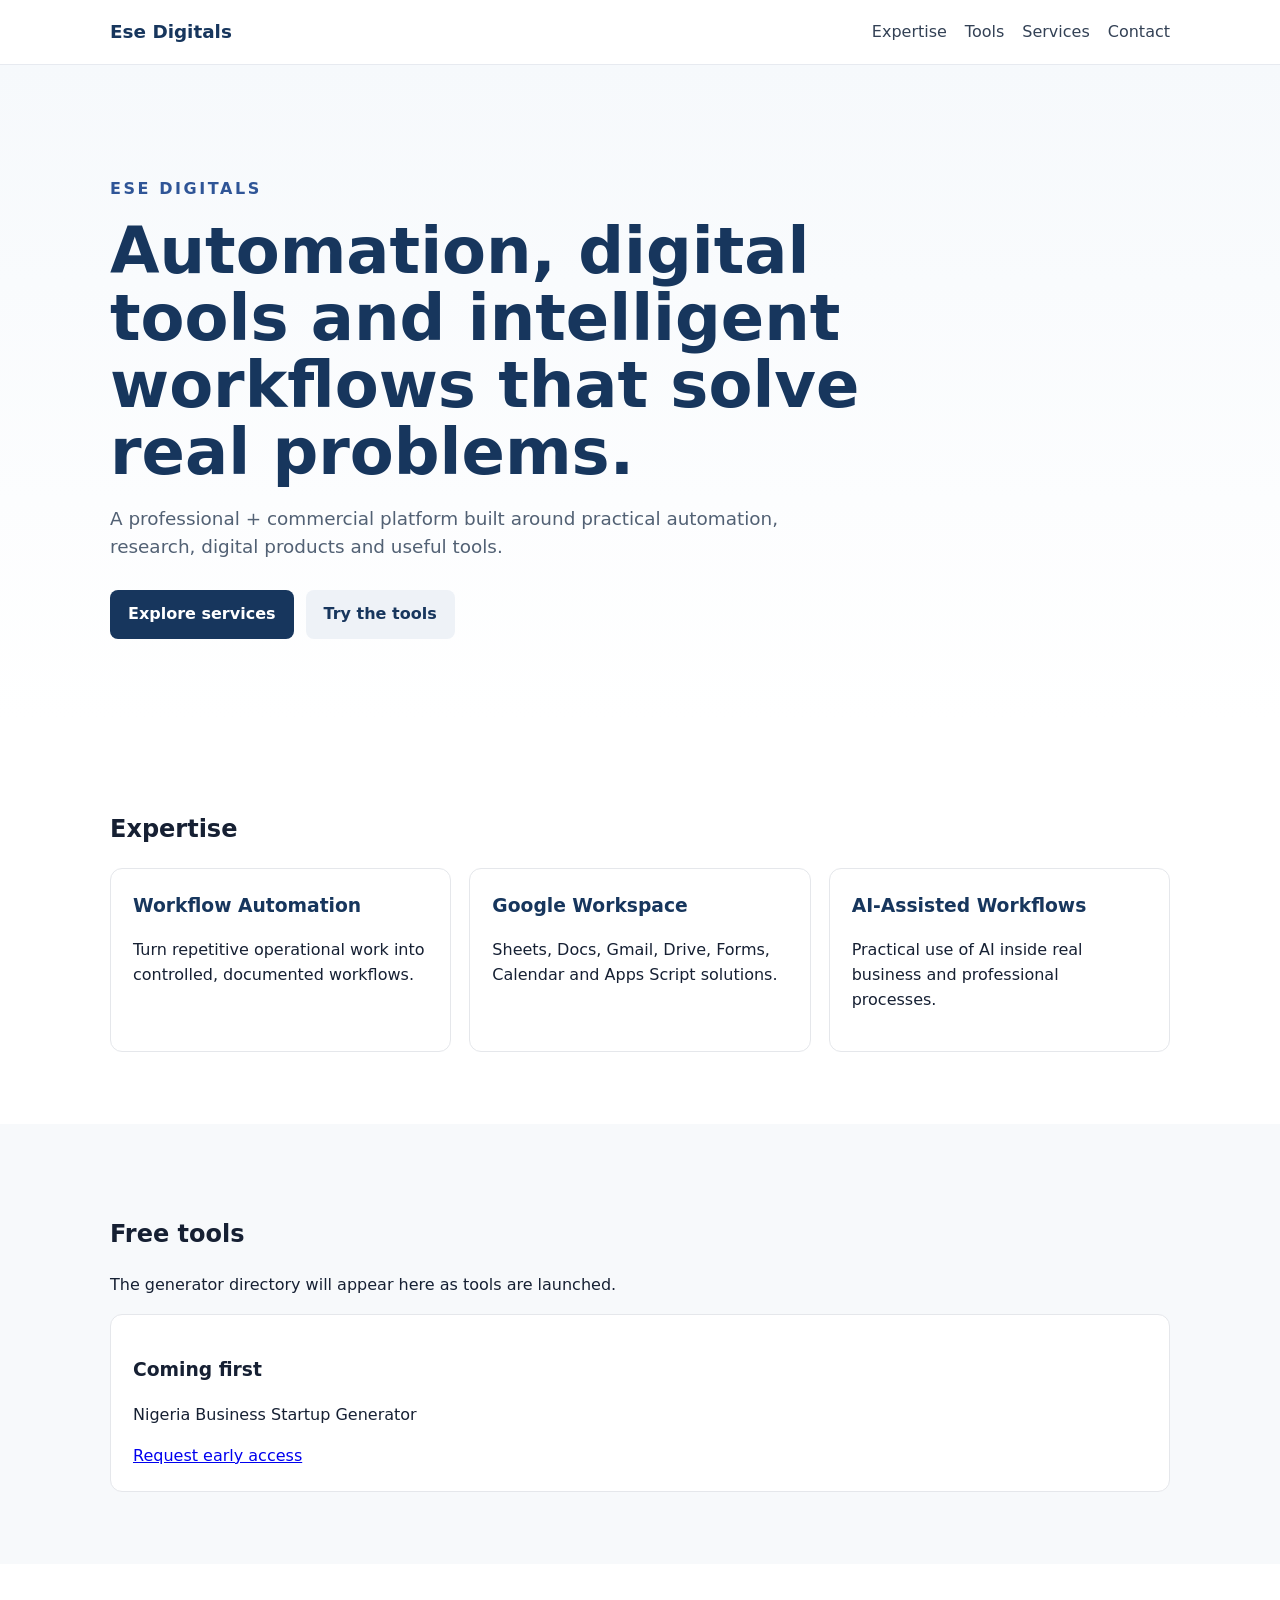
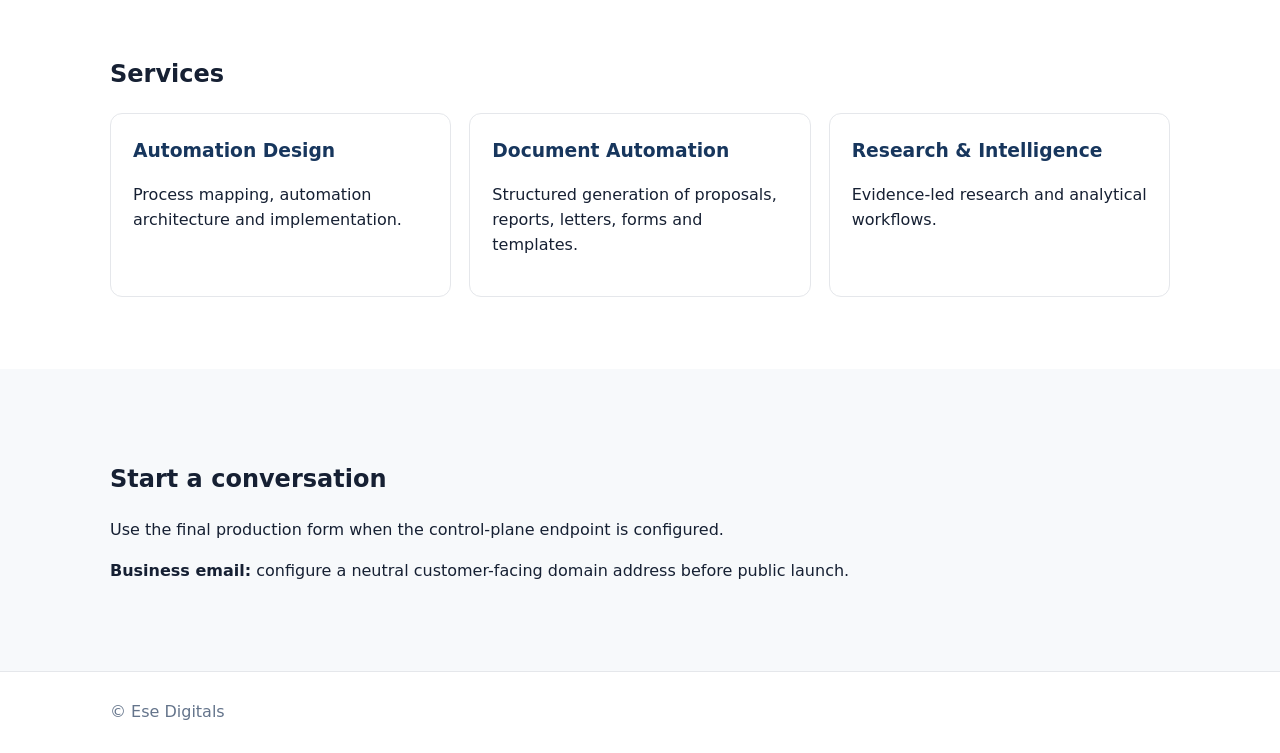
==== index.html @ c36af27e "Add files via upload Initial website scaffold" ====
<!doctype html>
<html lang="en">
<head>
  <meta charset="utf-8">
  <meta name="viewport" content="width=device-width, initial-scale=1">
  <meta name="description" content="Ese Digitals — automation, digital tools, research and professional services.">
  <title>Ese Digitals | Automation, Digital Tools & Professional Services</title>
  <link rel="stylesheet" href="styles.css">
</head>
<body>
<header class="site-header">
  <div class="container nav">
    <a class="brand" href="/">Ese Digitals</a>
    <nav>
      <a href="#expertise">Expertise</a>
      <a href="#tools">Tools</a>
      <a href="#services">Services</a>
      <a href="#contact">Contact</a>
    </nav>
  </div>
</header>
<main>
  <section class="hero">
    <div class="container">
      <p class="eyebrow">ESE DIGITALS</p>
      <h1>Automation, digital tools and intelligent workflows that solve real problems.</h1>
      <p class="lede">A professional + commercial platform built around practical automation, research, digital products and useful tools.</p>
      <div class="actions"><a class="button" href="#services">Explore services</a><a class="button secondary" href="#tools">Try the tools</a></div>
    </div>
  </section>
  <section id="expertise" class="section"><div class="container"><h2>Expertise</h2><div class="grid"><article><h3>Workflow Automation</h3><p>Turn repetitive operational work into controlled, documented workflows.</p></article><article><h3>Google Workspace</h3><p>Sheets, Docs, Gmail, Drive, Forms, Calendar and Apps Script solutions.</p></article><article><h3>AI-Assisted Workflows</h3><p>Practical use of AI inside real business and professional processes.</p></article></div></div></section>
  <section id="tools" class="section alt"><div class="container"><h2>Free tools</h2><p>The generator directory will appear here as tools are launched.</p><div class="card"><h3>Coming first</h3><p>Nigeria Business Startup Generator</p><a href="#contact">Request early access</a></div></div></section>
  <section id="services" class="section"><div class="container"><h2>Services</h2><div class="grid"><article><h3>Automation Design</h3><p>Process mapping, automation architecture and implementation.</p></article><article><h3>Document Automation</h3><p>Structured generation of proposals, reports, letters, forms and templates.</p></article><article><h3>Research & Intelligence</h3><p>Evidence-led research and analytical workflows.</p></article></div></div></section>
  <section id="contact" class="section alt"><div class="container"><h2>Start a conversation</h2><p>Use the final production form when the control-plane endpoint is configured.</p><p><strong>Business email:</strong> configure a neutral customer-facing domain address before public launch.</p></div></section>
</main>
<footer><div class="container">© <span id="year"></span> Ese Digitals</div></footer>
<script src="app.js"></script>
</body>
</html>
---- styles.css ----
*{box-sizing:border-box}body{margin:0;font-family:system-ui,-apple-system,Segoe UI,Arial,sans-serif;line-height:1.55;color:#162033;background:#fff}.container{max-width:1100px;margin:0 auto;padding:0 20px}.site-header{position:sticky;top:0;background:rgba(255,255,255,.96);border-bottom:1px solid #e7eaf0;z-index:10}.nav{display:flex;justify-content:space-between;align-items:center;min-height:64px}.brand{font-weight:800;color:#17365d;text-decoration:none;font-size:1.15rem}.nav nav{display:flex;gap:18px}.nav nav a{color:#334155;text-decoration:none}.hero{padding:96px 0 80px;background:linear-gradient(180deg,#f6f9fc,#fff)}.eyebrow{font-weight:800;letter-spacing:.16em;color:#2f5597}.hero h1{max-width:850px;font-size:clamp(2.2rem,5vw,4.4rem);line-height:1.05;margin:.2rem 0 1rem;color:#17365d}.lede{max-width:750px;font-size:1.15rem;color:#526174}.actions{display:flex;gap:12px;margin-top:28px;flex-wrap:wrap}.button{display:inline-block;background:#17365d;color:#fff;padding:12px 18px;border-radius:8px;text-decoration:none;font-weight:700}.button.secondary{background:#eef2f7;color:#17365d}.section{padding:72px 0}.section.alt{background:#f7f9fb}.grid{display:grid;grid-template-columns:repeat(auto-fit,minmax(220px,1fr));gap:18px}.grid article,.card{border:1px solid #e5e7eb;border-radius:12px;padding:22px;background:#fff}.grid h3{margin-top:0;color:#17365d}footer{padding:28px 0;border-top:1px solid #e5e7eb;color:#64748b}@media(max-width:720px){.nav nav{display:none}}
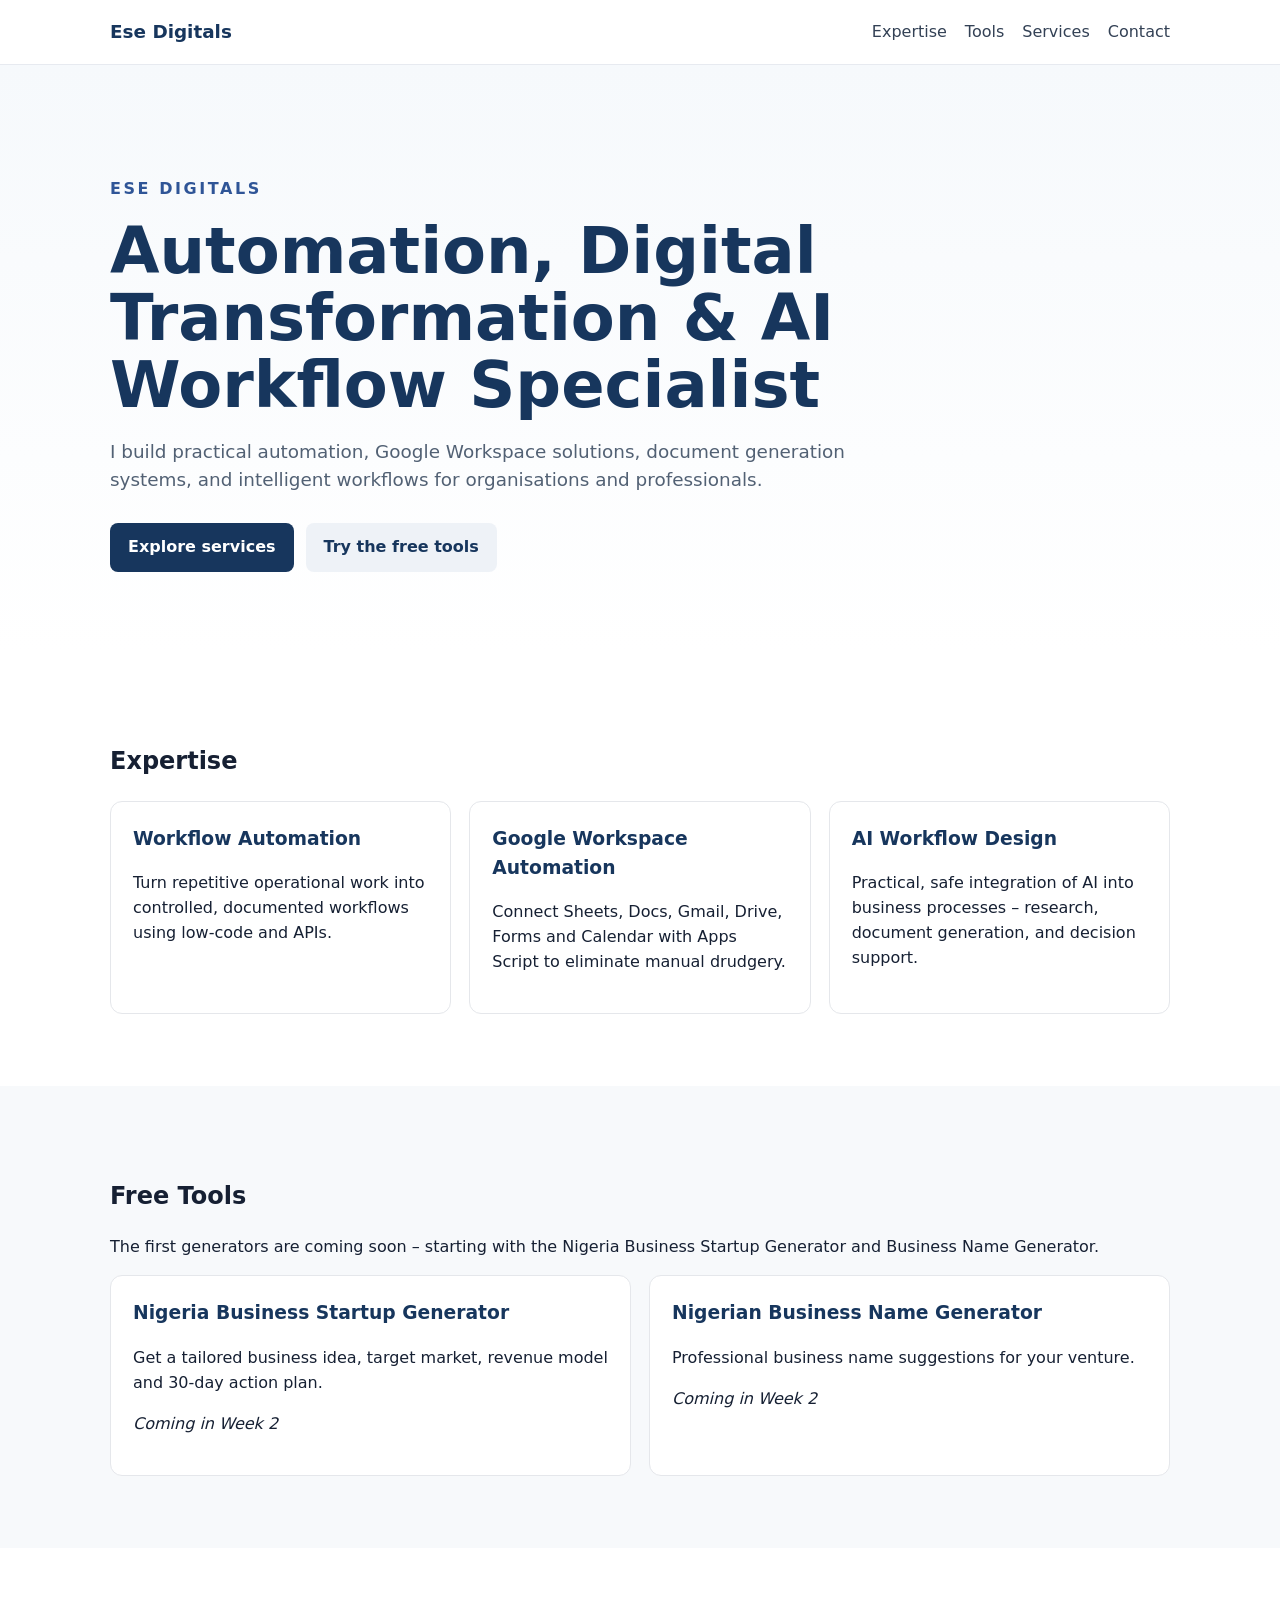
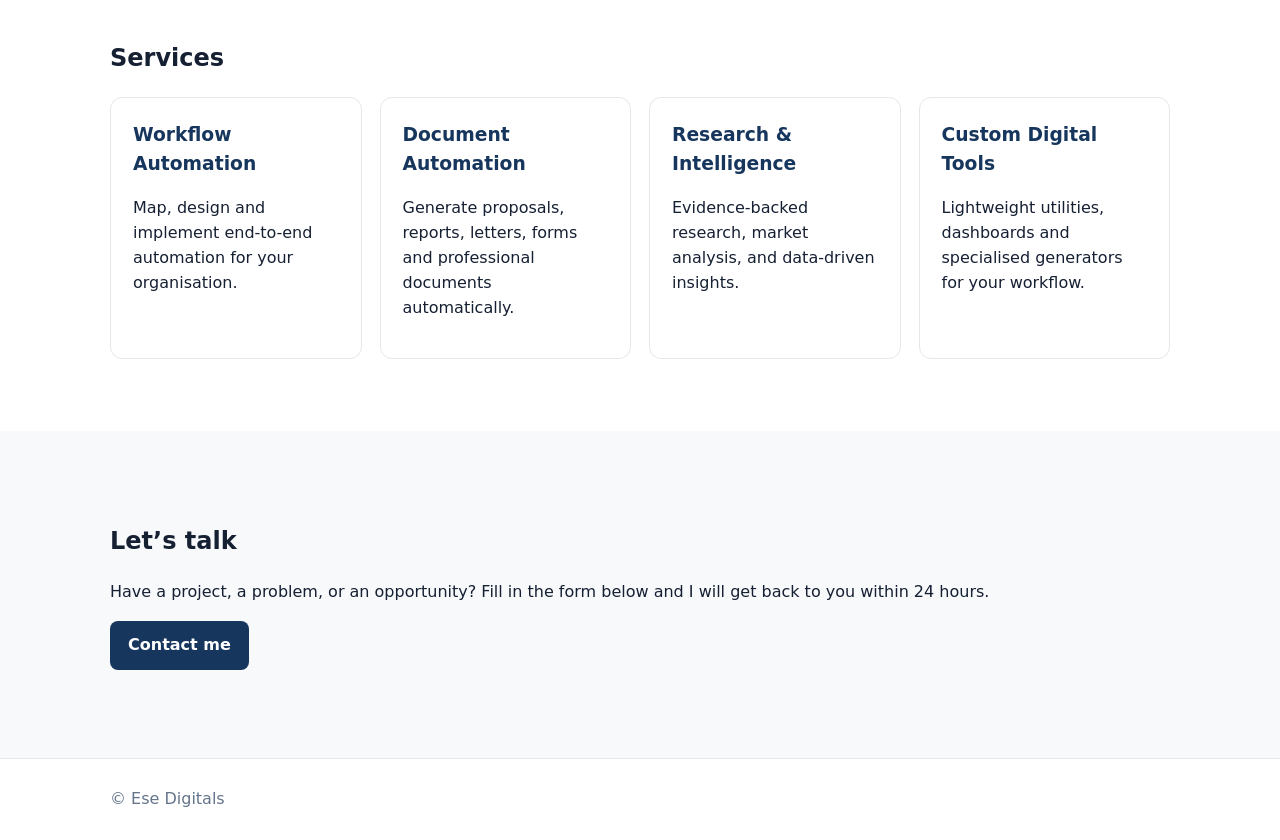
==== commit b51ec378: "Update homepage with personal expertise" ====
--- a/index.html
+++ b/index.html
@@ -23,15 +23,85 @@
   <section class="hero">
     <div class="container">
       <p class="eyebrow">ESE DIGITALS</p>
-      <h1>Automation, digital tools and intelligent workflows that solve real problems.</h1>
-      <p class="lede">A professional + commercial platform built around practical automation, research, digital products and useful tools.</p>
-      <div class="actions"><a class="button" href="#services">Explore services</a><a class="button secondary" href="#tools">Try the tools</a></div>
+      <h1>Automation, Digital Transformation &amp; AI Workflow Specialist</h1>
+      <p class="lede">I build practical automation, Google Workspace solutions, document generation systems, and intelligent workflows for organisations and professionals.</p>
+      <div class="actions">
+        <a class="button" href="#services">Explore services</a>
+        <a class="button secondary" href="#tools">Try the free tools</a>
+      </div>
     </div>
   </section>
-  <section id="expertise" class="section"><div class="container"><h2>Expertise</h2><div class="grid"><article><h3>Workflow Automation</h3><p>Turn repetitive operational work into controlled, documented workflows.</p></article><article><h3>Google Workspace</h3><p>Sheets, Docs, Gmail, Drive, Forms, Calendar and Apps Script solutions.</p></article><article><h3>AI-Assisted Workflows</h3><p>Practical use of AI inside real business and professional processes.</p></article></div></div></section>
-  <section id="tools" class="section alt"><div class="container"><h2>Free tools</h2><p>The generator directory will appear here as tools are launched.</p><div class="card"><h3>Coming first</h3><p>Nigeria Business Startup Generator</p><a href="#contact">Request early access</a></div></div></section>
-  <section id="services" class="section"><div class="container"><h2>Services</h2><div class="grid"><article><h3>Automation Design</h3><p>Process mapping, automation architecture and implementation.</p></article><article><h3>Document Automation</h3><p>Structured generation of proposals, reports, letters, forms and templates.</p></article><article><h3>Research & Intelligence</h3><p>Evidence-led research and analytical workflows.</p></article></div></div></section>
-  <section id="contact" class="section alt"><div class="container"><h2>Start a conversation</h2><p>Use the final production form when the control-plane endpoint is configured.</p><p><strong>Business email:</strong> configure a neutral customer-facing domain address before public launch.</p></div></section>
+
+  <section id="expertise" class="section">
+    <div class="container">
+      <h2>Expertise</h2>
+      <div class="grid">
+        <article>
+          <h3>Workflow Automation</h3>
+          <p>Turn repetitive operational work into controlled, documented workflows using low‑code and APIs.</p>
+        </article>
+        <article>
+          <h3>Google Workspace Automation</h3>
+          <p>Connect Sheets, Docs, Gmail, Drive, Forms and Calendar with Apps Script to eliminate manual drudgery.</p>
+        </article>
+        <article>
+          <h3>AI Workflow Design</h3>
+          <p>Practical, safe integration of AI into business processes – research, document generation, and decision support.</p>
+        </article>
+      </div>
+    </div>
+  </section>
+
+  <section id="tools" class="section alt">
+    <div class="container">
+      <h2>Free Tools</h2>
+      <p>The first generators are coming soon – starting with the Nigeria Business Startup Generator and Business Name Generator.</p>
+      <div class="grid">
+        <article>
+          <h3>Nigeria Business Startup Generator</h3>
+          <p>Get a tailored business idea, target market, revenue model and 30‑day action plan.</p>
+          <p><em>Coming in Week 2</em></p>
+        </article>
+        <article>
+          <h3>Nigerian Business Name Generator</h3>
+          <p>Professional business name suggestions for your venture.</p>
+          <p><em>Coming in Week 2</em></p>
+        </article>
+      </div>
+    </div>
+  </section>
+
+  <section id="services" class="section">
+    <div class="container">
+      <h2>Services</h2>
+      <div class="grid">
+        <article>
+          <h3>Workflow Automation</h3>
+          <p>Map, design and implement end‑to‑end automation for your organisation.</p>
+        </article>
+        <article>
+          <h3>Document Automation</h3>
+          <p>Generate proposals, reports, letters, forms and professional documents automatically.</p>
+        </article>
+        <article>
+          <h3>Research &amp; Intelligence</h3>
+          <p>Evidence‑backed research, market analysis, and data‑driven insights.</p>
+        </article>
+        <article>
+          <h3>Custom Digital Tools</h3>
+          <p>Lightweight utilities, dashboards and specialised generators for your workflow.</p>
+        </article>
+      </div>
+    </div>
+  </section>
+
+  <section id="contact" class="section alt">
+    <div class="container">
+      <h2>Let’s talk</h2>
+      <p>Have a project, a problem, or an opportunity? Fill in the form below and I will get back to you within 24 hours.</p>
+      <p><a class="button" href="#form-link">Contact me</a></p>
+    </div>
+  </section>
 </main>
 <footer><div class="container">© <span id="year"></span> Ese Digitals</div></footer>
 <script src="app.js"></script>
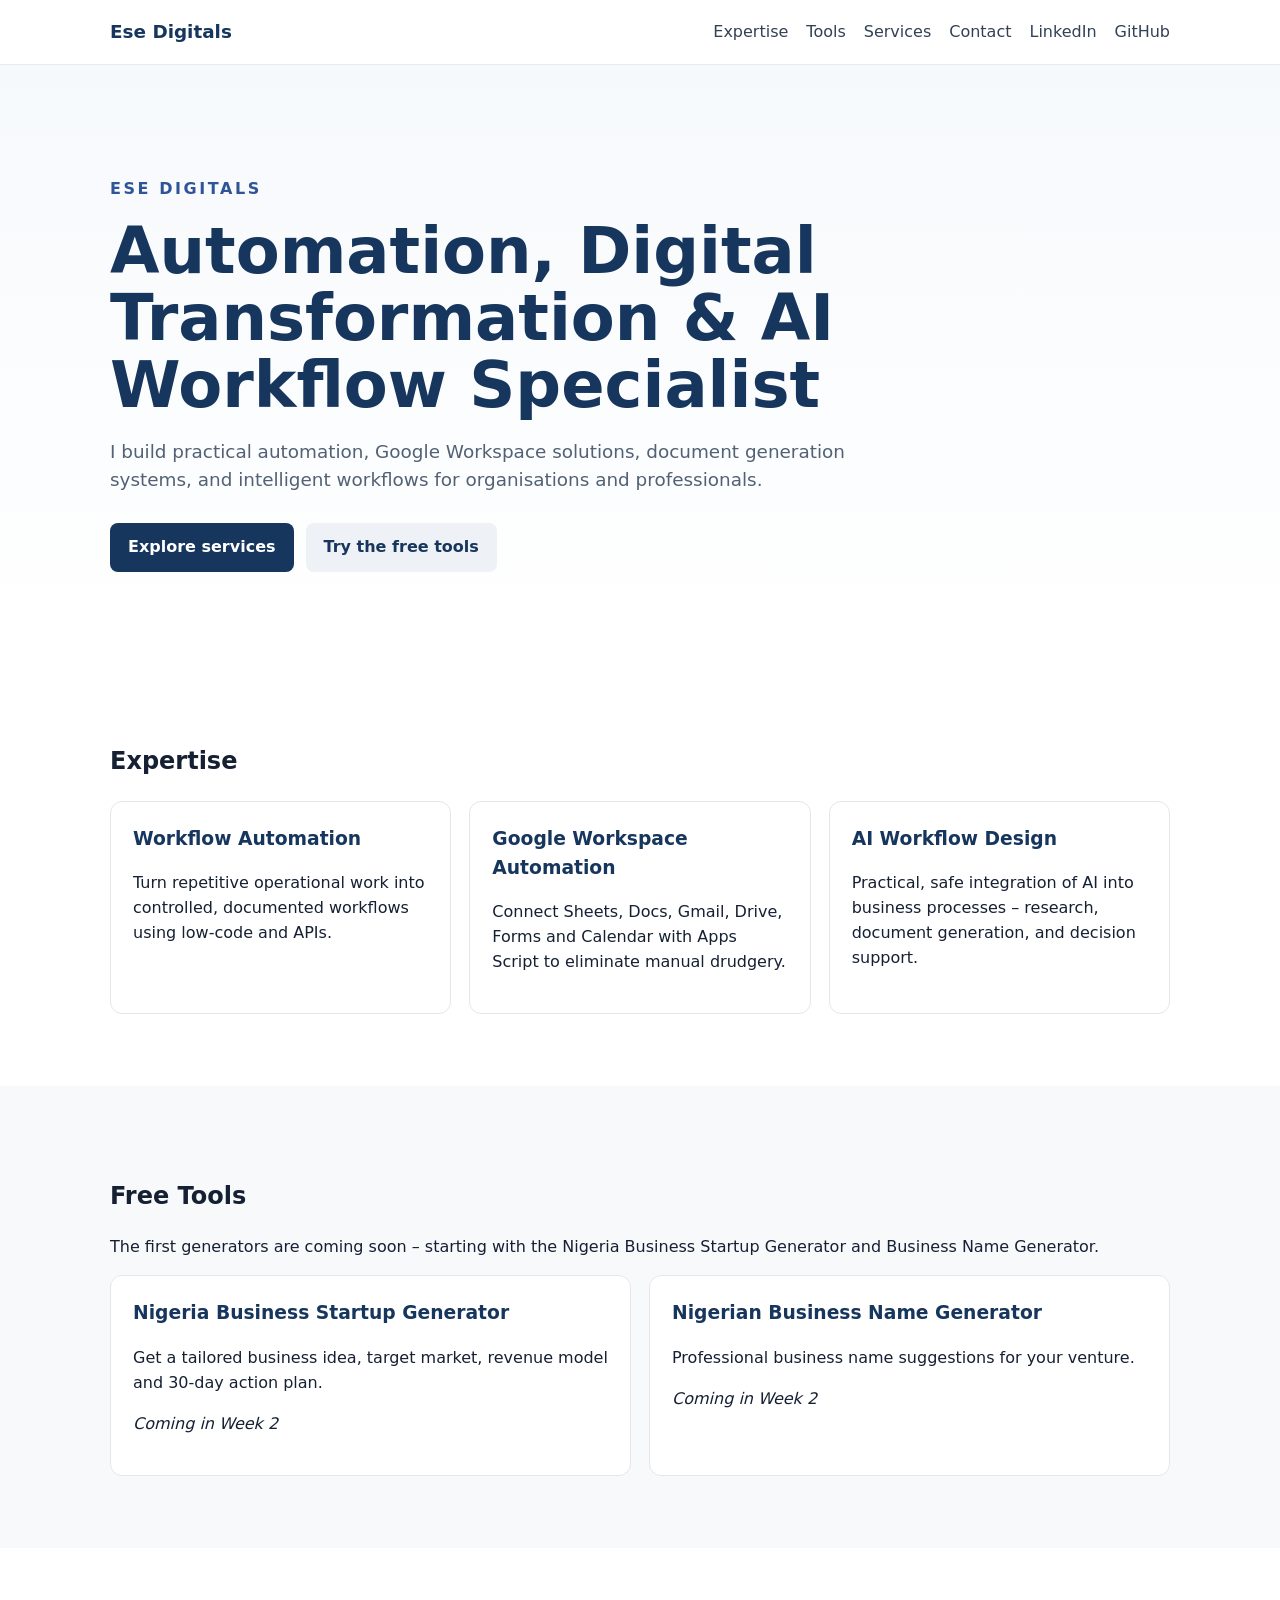
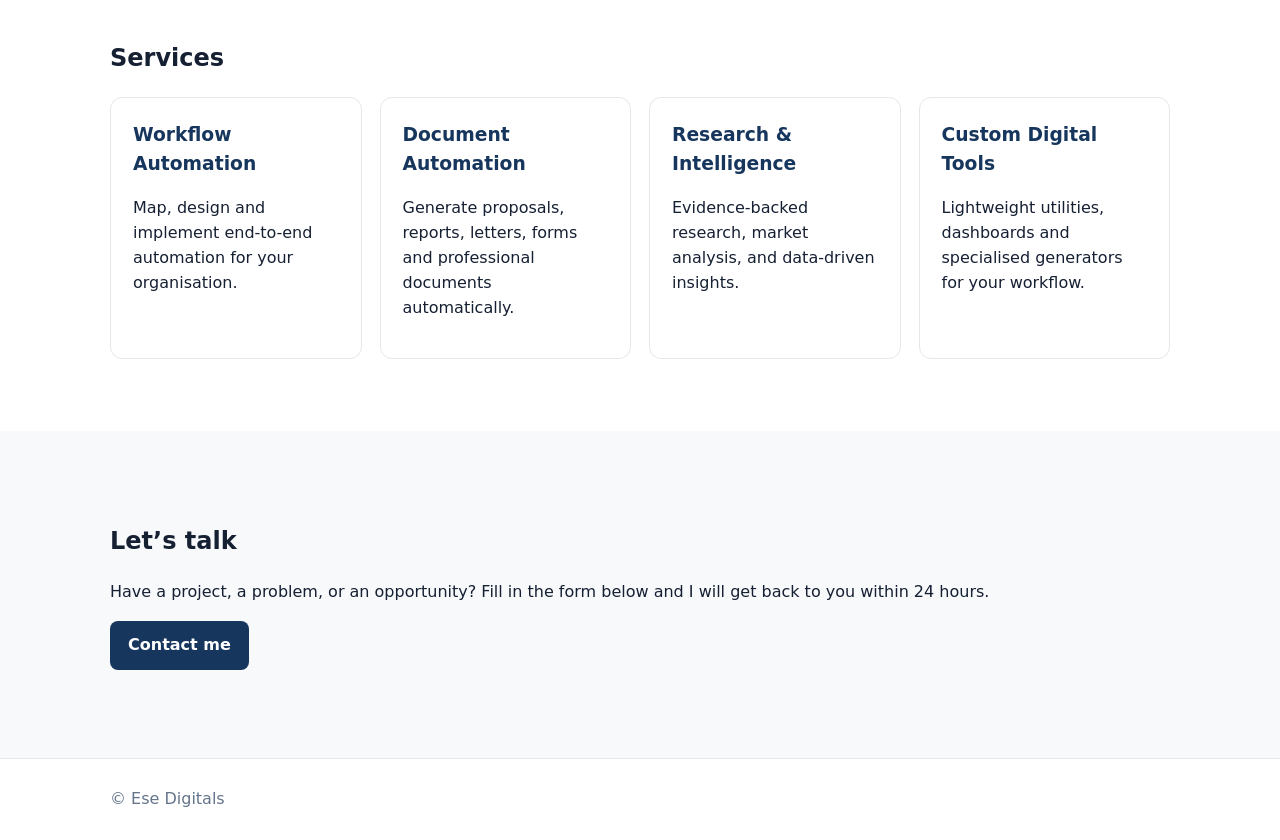
==== commit 360b04f5: "Add LinkedIn and GitHub links to navigation" ====
--- a/index.html
+++ b/index.html
@@ -16,6 +16,8 @@
       <a href="#tools">Tools</a>
       <a href="#services">Services</a>
       <a href="#contact">Contact</a>
+        <a href="https://www.linkedin.com/in/eseoghene-g-128733130/" target="_blank">LinkedIn</a>
+  <a href="https://github.com/S-A-oghene" target="_blank">GitHub</a>
     </nav>
   </div>
 </header>
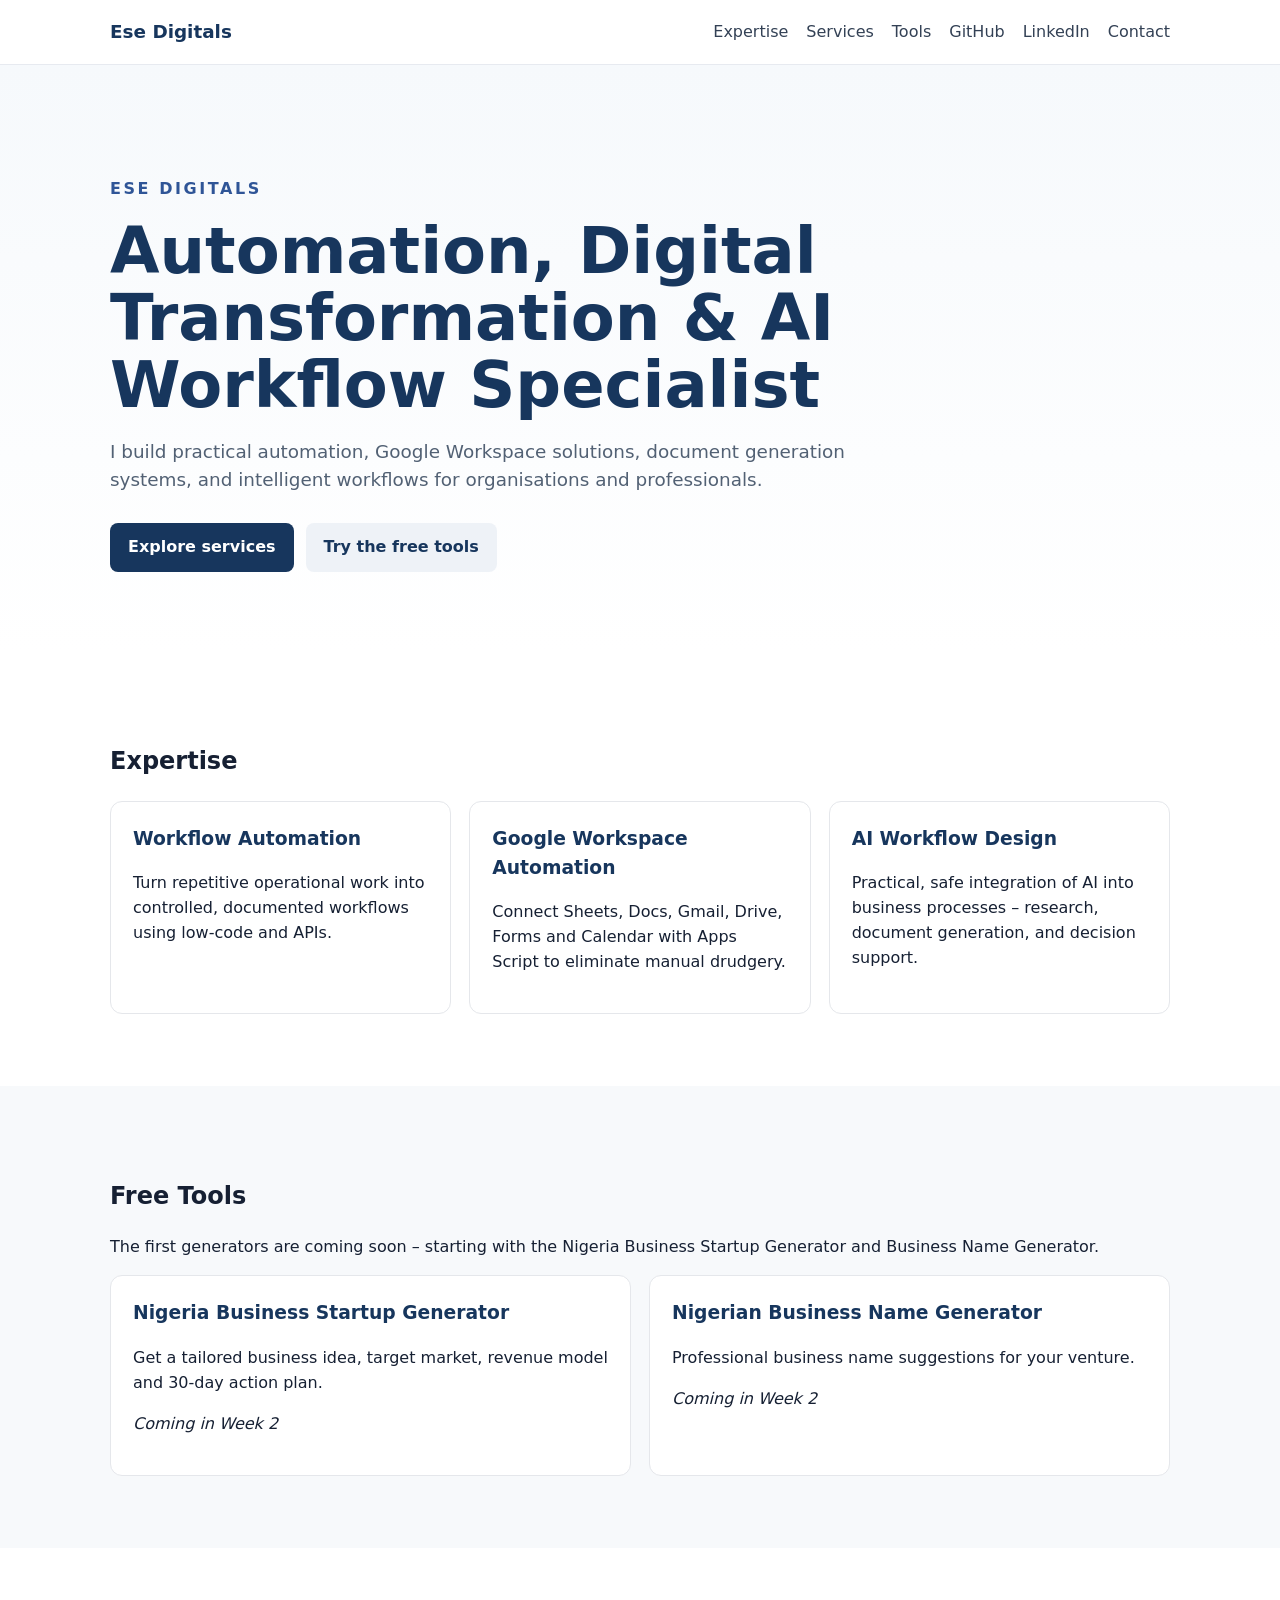
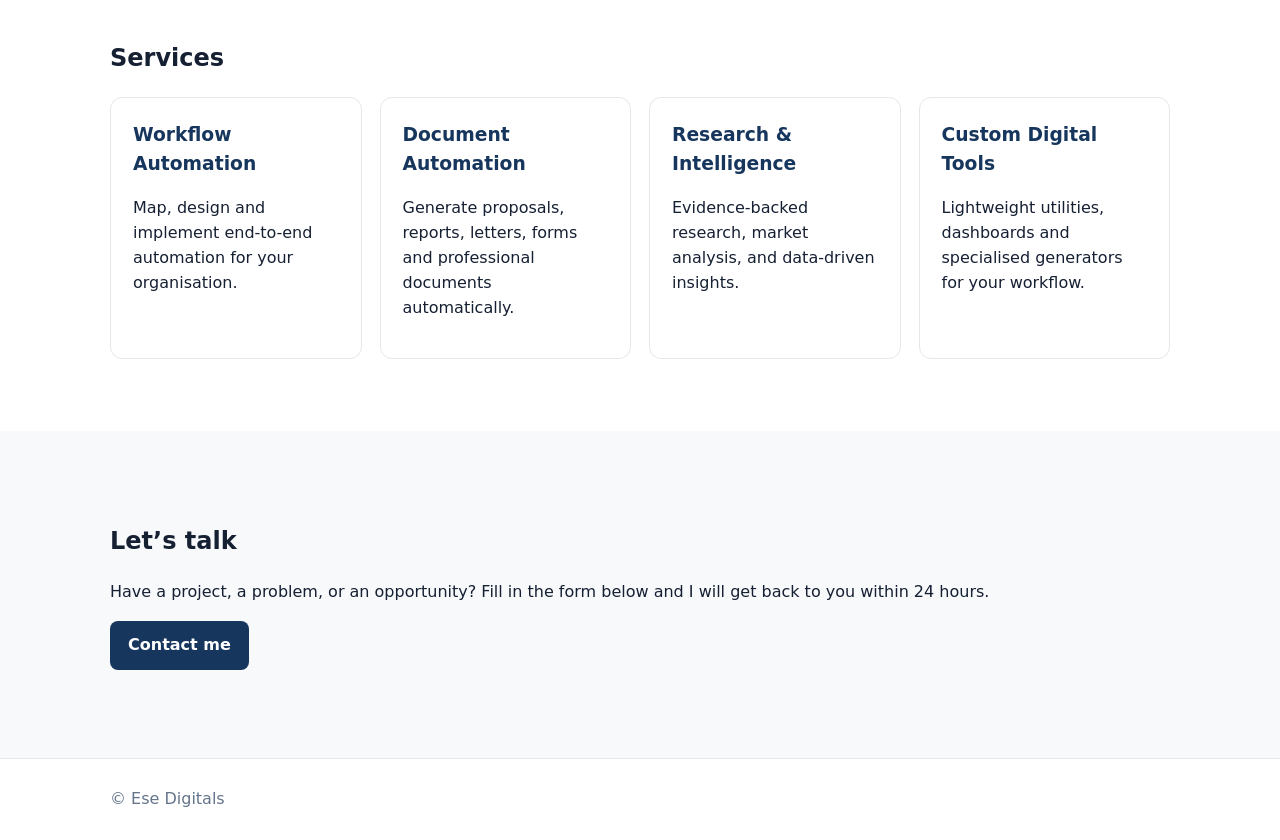
==== commit 077c4757: "Reorder navigation links in index.html" ====
--- a/index.html
+++ b/index.html
@@ -13,11 +13,11 @@
     <a class="brand" href="/">Ese Digitals</a>
     <nav>
       <a href="#expertise">Expertise</a>
+      <a href="#services">Services</a>
       <a href="#tools">Tools</a>
-      <a href="#services">Services</a>
+      <a href="https://github.com/S-A-oghene" target="_blank">GitHub</a>
+      <a href="https://www.linkedin.com/in/eseoghene-g-128733130/" target="_blank">LinkedIn</a>
       <a href="#contact">Contact</a>
-        <a href="https://www.linkedin.com/in/eseoghene-g-128733130/" target="_blank">LinkedIn</a>
-  <a href="https://github.com/S-A-oghene" target="_blank">GitHub</a>
     </nav>
   </div>
 </header>
@@ -101,7 +101,7 @@
     <div class="container">
       <h2>Let’s talk</h2>
       <p>Have a project, a problem, or an opportunity? Fill in the form below and I will get back to you within 24 hours.</p>
-      <p><a class="button" href="#form-link">Contact me</a></p>
+      <p><a class="button" href="https://forms.gle/amWQLg8qA7jaeBov5">Contact me</a></p>
     </div>
   </section>
 </main>
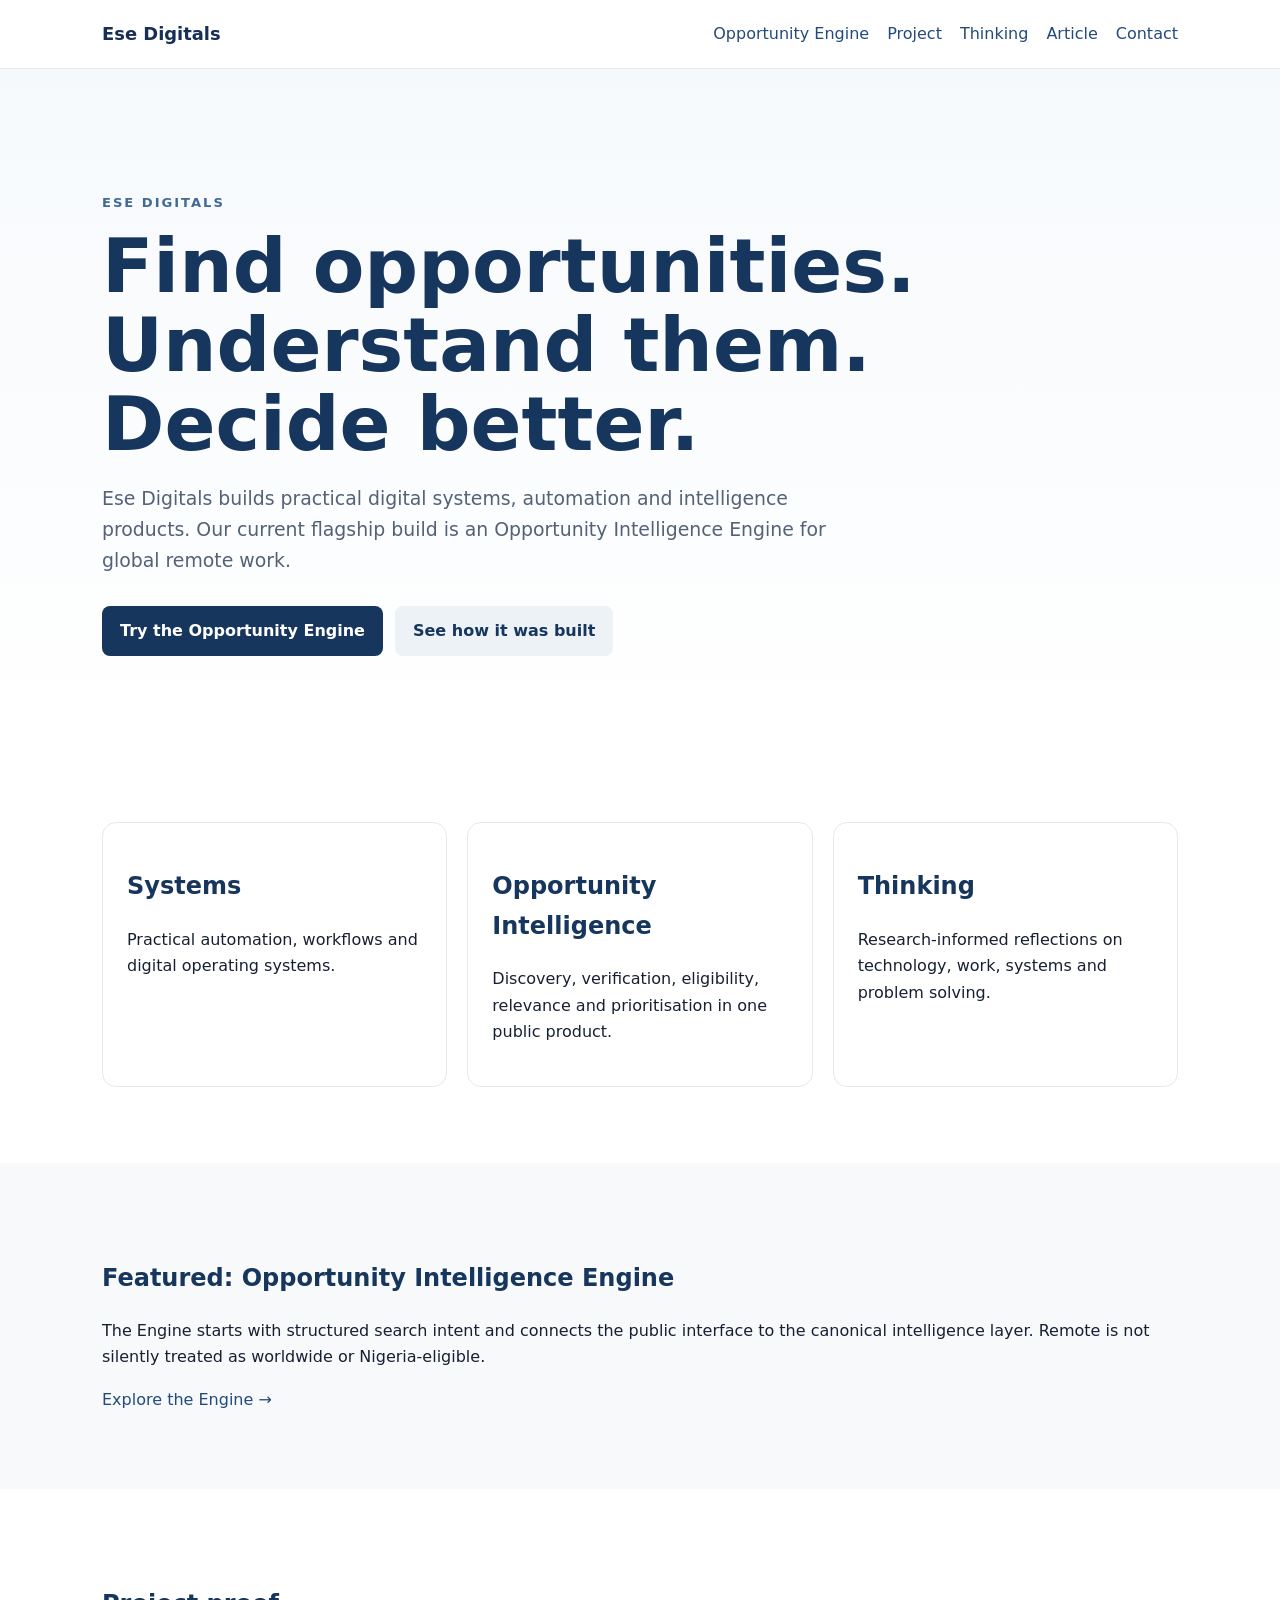
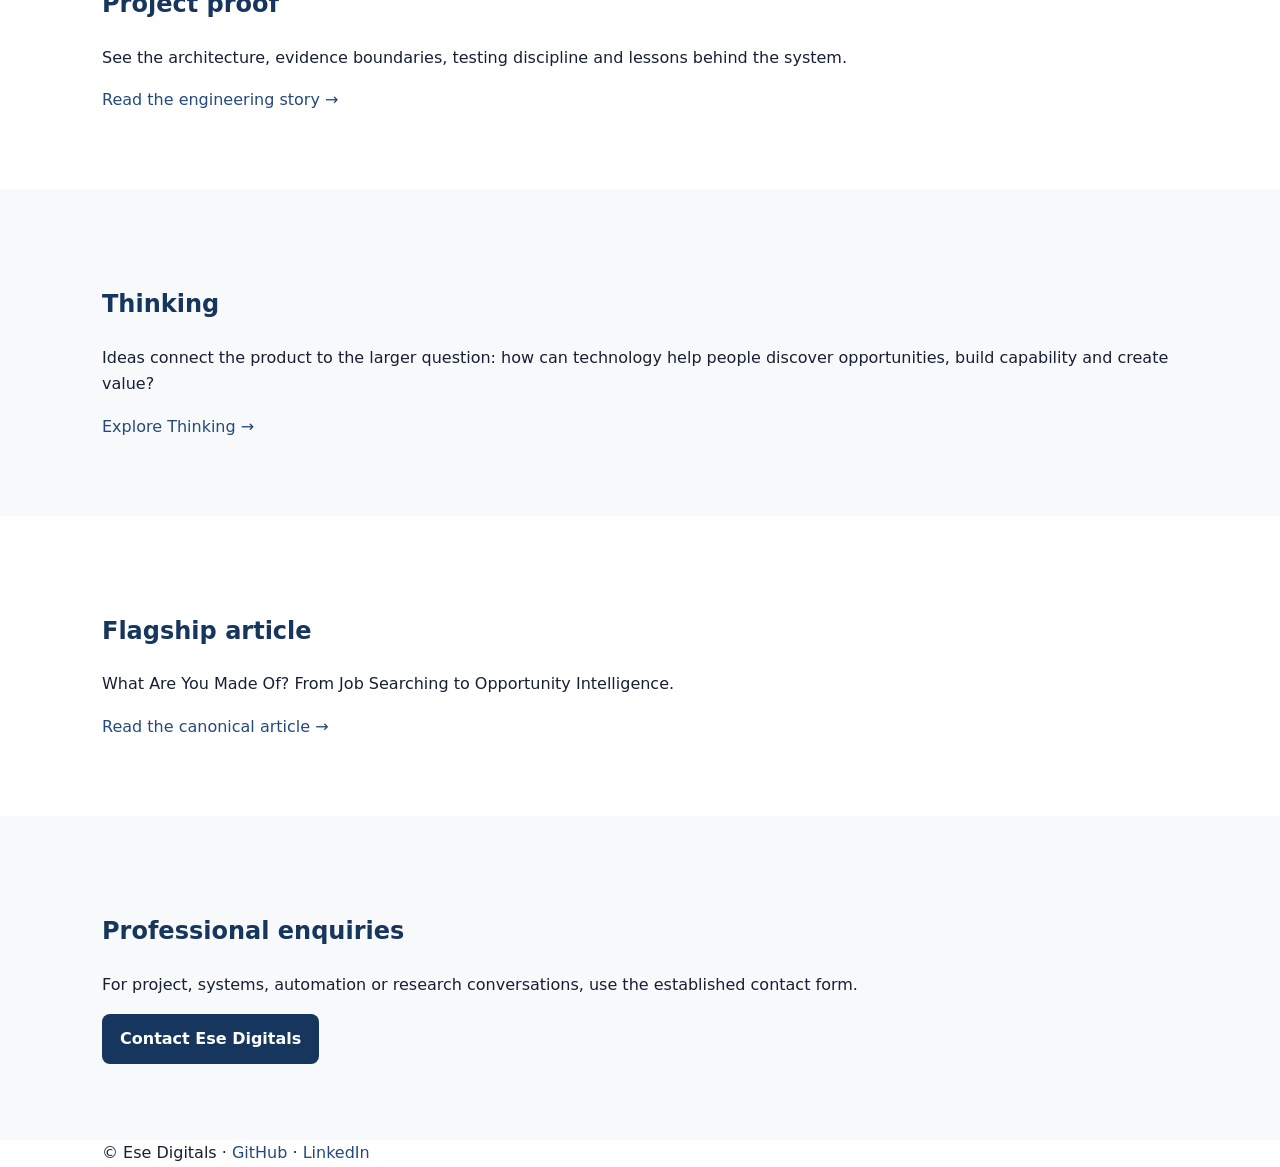
==== commit 375ac8a8: "G9: implement native website architecture and public content surfaces implement native website archi" ====
--- a/index.html
+++ b/index.html
@@ -1,111 +1 @@
-<!doctype html>
-<html lang="en">
-<head>
-  <meta charset="utf-8">
-  <meta name="viewport" content="width=device-width, initial-scale=1">
-  <meta name="description" content="Ese Digitals — automation, digital tools, research and professional services.">
-  <title>Ese Digitals | Automation, Digital Tools & Professional Services</title>
-  <link rel="stylesheet" href="styles.css">
-</head>
-<body>
-<header class="site-header">
-  <div class="container nav">
-    <a class="brand" href="/">Ese Digitals</a>
-    <nav>
-      <a href="#expertise">Expertise</a>
-      <a href="#services">Services</a>
-      <a href="#tools">Tools</a>
-      <a href="https://github.com/S-A-oghene" target="_blank">GitHub</a>
-      <a href="https://www.linkedin.com/in/eseoghene-g-128733130/" target="_blank">LinkedIn</a>
-      <a href="#contact">Contact</a>
-    </nav>
-  </div>
-</header>
-<main>
-  <section class="hero">
-    <div class="container">
-      <p class="eyebrow">ESE DIGITALS</p>
-      <h1>Automation, Digital Transformation &amp; AI Workflow Specialist</h1>
-      <p class="lede">I build practical automation, Google Workspace solutions, document generation systems, and intelligent workflows for organisations and professionals.</p>
-      <div class="actions">
-        <a class="button" href="#services">Explore services</a>
-        <a class="button secondary" href="#tools">Try the free tools</a>
-      </div>
-    </div>
-  </section>
-
-  <section id="expertise" class="section">
-    <div class="container">
-      <h2>Expertise</h2>
-      <div class="grid">
-        <article>
-          <h3>Workflow Automation</h3>
-          <p>Turn repetitive operational work into controlled, documented workflows using low‑code and APIs.</p>
-        </article>
-        <article>
-          <h3>Google Workspace Automation</h3>
-          <p>Connect Sheets, Docs, Gmail, Drive, Forms and Calendar with Apps Script to eliminate manual drudgery.</p>
-        </article>
-        <article>
-          <h3>AI Workflow Design</h3>
-          <p>Practical, safe integration of AI into business processes – research, document generation, and decision support.</p>
-        </article>
-      </div>
-    </div>
-  </section>
-
-  <section id="tools" class="section alt">
-    <div class="container">
-      <h2>Free Tools</h2>
-      <p>The first generators are coming soon – starting with the Nigeria Business Startup Generator and Business Name Generator.</p>
-      <div class="grid">
-        <article>
-          <h3>Nigeria Business Startup Generator</h3>
-          <p>Get a tailored business idea, target market, revenue model and 30‑day action plan.</p>
-          <p><em>Coming in Week 2</em></p>
-        </article>
-        <article>
-          <h3>Nigerian Business Name Generator</h3>
-          <p>Professional business name suggestions for your venture.</p>
-          <p><em>Coming in Week 2</em></p>
-        </article>
-      </div>
-    </div>
-  </section>
-
-  <section id="services" class="section">
-    <div class="container">
-      <h2>Services</h2>
-      <div class="grid">
-        <article>
-          <h3>Workflow Automation</h3>
-          <p>Map, design and implement end‑to‑end automation for your organisation.</p>
-        </article>
-        <article>
-          <h3>Document Automation</h3>
-          <p>Generate proposals, reports, letters, forms and professional documents automatically.</p>
-        </article>
-        <article>
-          <h3>Research &amp; Intelligence</h3>
-          <p>Evidence‑backed research, market analysis, and data‑driven insights.</p>
-        </article>
-        <article>
-          <h3>Custom Digital Tools</h3>
-          <p>Lightweight utilities, dashboards and specialised generators for your workflow.</p>
-        </article>
-      </div>
-    </div>
-  </section>
-
-  <section id="contact" class="section alt">
-    <div class="container">
-      <h2>Let’s talk</h2>
-      <p>Have a project, a problem, or an opportunity? Fill in the form below and I will get back to you within 24 hours.</p>
-      <p><a class="button" href="https://forms.gle/amWQLg8qA7jaeBov5">Contact me</a></p>
-    </div>
-  </section>
-</main>
-<footer><div class="container">© <span id="year"></span> Ese Digitals</div></footer>
-<script src="app.js"></script>
-</body>
-</html>
+<!doctype html><html lang="en"><head><meta charset="utf-8"><meta name="viewport" content="width=device-width,initial-scale=1"><meta name="description" content="Ese Digitals builds practical digital systems, automation and opportunity intelligence tools."><link rel="canonical" href="https://ese-digitals-platform.legaldept-nrc.workers.dev/"><meta property="og:title" content="Ese Digitals | Opportunity Intelligence & Digital Systems"><meta property="og:description" content="Explore Ese Digitals, the Opportunity Intelligence Engine and the thinking behind it."><meta property="og:type" content="website"><meta property="og:url" content="https://ese-digitals-platform.legaldept-nrc.workers.dev/"><title>Ese Digitals | Opportunity Intelligence & Digital Systems</title><link rel="stylesheet" href="/styles.css"></head><body><header class="site-header"><div class="container nav"><a class="brand" href="/">Ese Digitals</a><nav aria-label="Primary"><a href="/engine/">Opportunity Engine</a><a href="/project/">Project</a><a href="/thinking/">Thinking</a><a href="/thinking/article/">Article</a><a href="#contact">Contact</a></nav></div></header><main><section class="hero"><div class="container"><p class="eyebrow">ESE DIGITALS</p><h1>Find opportunities. Understand them. Decide better.</h1><p class="lede">Ese Digitals builds practical digital systems, automation and intelligence products. Our current flagship build is an Opportunity Intelligence Engine for global remote work.</p><div class="actions"><a class="button" href="/engine/">Try the Opportunity Engine</a><a class="button secondary" href="/project/">See how it was built</a></div></div></section><section class="section"><div class="container"><div class="grid"><article><h2>Systems</h2><p>Practical automation, workflows and digital operating systems.</p></article><article><h2>Opportunity Intelligence</h2><p>Discovery, verification, eligibility, relevance and prioritisation in one public product.</p></article><article><h2>Thinking</h2><p>Research-informed reflections on technology, work, systems and problem solving.</p></article></div></div></section><section class="section alt"><div class="container"><h2>Featured: Opportunity Intelligence Engine</h2><p>The Engine starts with structured search intent and connects the public interface to the canonical intelligence layer. Remote is not silently treated as worldwide or Nigeria-eligible.</p><a class="text-link" href="/engine/">Explore the Engine →</a></div></section><section class="section"><div class="container"><h2>Project proof</h2><p>See the architecture, evidence boundaries, testing discipline and lessons behind the system.</p><a class="text-link" href="/project/">Read the engineering story →</a></div></section><section class="section alt"><div class="container"><h2>Thinking</h2><p>Ideas connect the product to the larger question: how can technology help people discover opportunities, build capability and create value?</p><a class="text-link" href="/thinking/">Explore Thinking →</a></div></section><section class="section"><div class="container"><h2>Flagship article</h2><p>What Are You Made Of? From Job Searching to Opportunity Intelligence.</p><a class="text-link" href="/thinking/article/">Read the canonical article →</a></div></section><section id="contact" class="section alt"><div class="container"><h2>Professional enquiries</h2><p>For project, systems, automation or research conversations, use the established contact form.</p><a class="button" href="https://forms.gle/amWQLg8qA7jaeBov5" rel="noopener">Contact Ese Digitals</a></div></section></main><footer><div class="container">© <span id="year"></span> Ese Digitals · <a href="https://github.com/S-A-oghene" rel="noopener">GitHub</a> · <a href="https://www.linkedin.com/in/eseoghene-g-128733130/" rel="noopener">LinkedIn</a></div></footer><script src="/app.js"></script></body></html>
--- a/styles.css
+++ b/styles.css
@@ -1 +1 @@
-*{box-sizing:border-box}body{margin:0;font-family:system-ui,-apple-system,Segoe UI,Arial,sans-serif;line-height:1.55;color:#162033;background:#fff}.container{max-width:1100px;margin:0 auto;padding:0 20px}.site-header{position:sticky;top:0;background:rgba(255,255,255,.96);border-bottom:1px solid #e7eaf0;z-index:10}.nav{display:flex;justify-content:space-between;align-items:center;min-height:64px}.brand{font-weight:800;color:#17365d;text-decoration:none;font-size:1.15rem}.nav nav{display:flex;gap:18px}.nav nav a{color:#334155;text-decoration:none}.hero{padding:96px 0 80px;background:linear-gradient(180deg,#f6f9fc,#fff)}.eyebrow{font-weight:800;letter-spacing:.16em;color:#2f5597}.hero h1{max-width:850px;font-size:clamp(2.2rem,5vw,4.4rem);line-height:1.05;margin:.2rem 0 1rem;color:#17365d}.lede{max-width:750px;font-size:1.15rem;color:#526174}.actions{display:flex;gap:12px;margin-top:28px;flex-wrap:wrap}.button{display:inline-block;background:#17365d;color:#fff;padding:12px 18px;border-radius:8px;text-decoration:none;font-weight:700}.button.secondary{background:#eef2f7;color:#17365d}.section{padding:72px 0}.section.alt{background:#f7f9fb}.grid{display:grid;grid-template-columns:repeat(auto-fit,minmax(220px,1fr));gap:18px}.grid article,.card{border:1px solid #e5e7eb;border-radius:12px;padding:22px;background:#fff}.grid h3{margin-top:0;color:#17365d}footer{padding:28px 0;border-top:1px solid #e5e7eb;color:#64748b}@media(max-width:720px){.nav nav{display:none}}
+*{box-sizing:border-box}html{scroll-behavior:smooth}body{margin:0;font-family:Inter,ui-sans-serif,system-ui,-apple-system,"Segoe UI",Arial,sans-serif;line-height:1.65;color:#172033;background:#fff}.container{max-width:1120px;margin:0 auto;padding:0 22px}.narrow{max-width:820px}.site-header{position:sticky;top:0;background:rgba(255,255,255,.96);backdrop-filter:blur(8px);border-bottom:1px solid #e6eaf0;z-index:10}.nav{display:flex;justify-content:space-between;align-items:center;min-height:68px;gap:24px}.brand{font-weight:800;color:#172f56;text-decoration:none;font-size:1.12rem}.nav nav{display:flex;gap:18px;flex-wrap:wrap}.nav nav a,.text-link,footer a{color:#244a7c;text-decoration:none}.hero{padding:110px 0 90px;background:linear-gradient(180deg,#f6f9fc,#fff)}.eyebrow{font-weight:800;letter-spacing:.15em;text-transform:uppercase;color:#426995;font-size:.82rem}.hero h1,h1{font-size:clamp(2.4rem,6vw,4.7rem);line-height:1.05;color:#17365d;margin:.35rem 0 1.1rem}.lede{font-size:1.18rem;max-width:760px;color:#536277}.actions{display:flex;gap:12px;flex-wrap:wrap;margin-top:30px}.button{display:inline-block;border:0;background:#17365d;color:#fff;padding:12px 18px;border-radius:8px;text-decoration:none;font-weight:750;cursor:pointer}.button.secondary{background:#edf2f7;color:#17365d}.section{padding:76px 0}.alt{background:#f7f9fb}.grid{display:grid;grid-template-columns:repeat(auto-fit,minmax(230px,1fr));gap:20px}.grid article,.card,.callout{border:1px solid #e3e8ef;border-radius:14px;padding:24px;background:#fff}.grid h2,.grid h3,h2{color:#17365d}.card{margin-top:24px}form{display:grid;gap:10px}label{font-weight:700;margin-top:8px}input,select{width:100%;padding:12px;border:1px solid #cbd5e1;border-radius:8px;font:inherit;background:#fff}pre{white-space:pre-wrap;word-break:break-word}.notice{color:#58687c}.meta{color:#67768a}.prose p{font-size:1.08rem}.prose h2{margin-top:2.2rem}.callout{margin:28px 0;background:#f8fafc}@media(max-width:760px){.nav{align-items:flex-start;padding-top:14px;padding-bottom:14px}.nav nav{gap:10px;font-size:.92rem}.hero{padding-top:80px}.section{padding:58px 0}}
